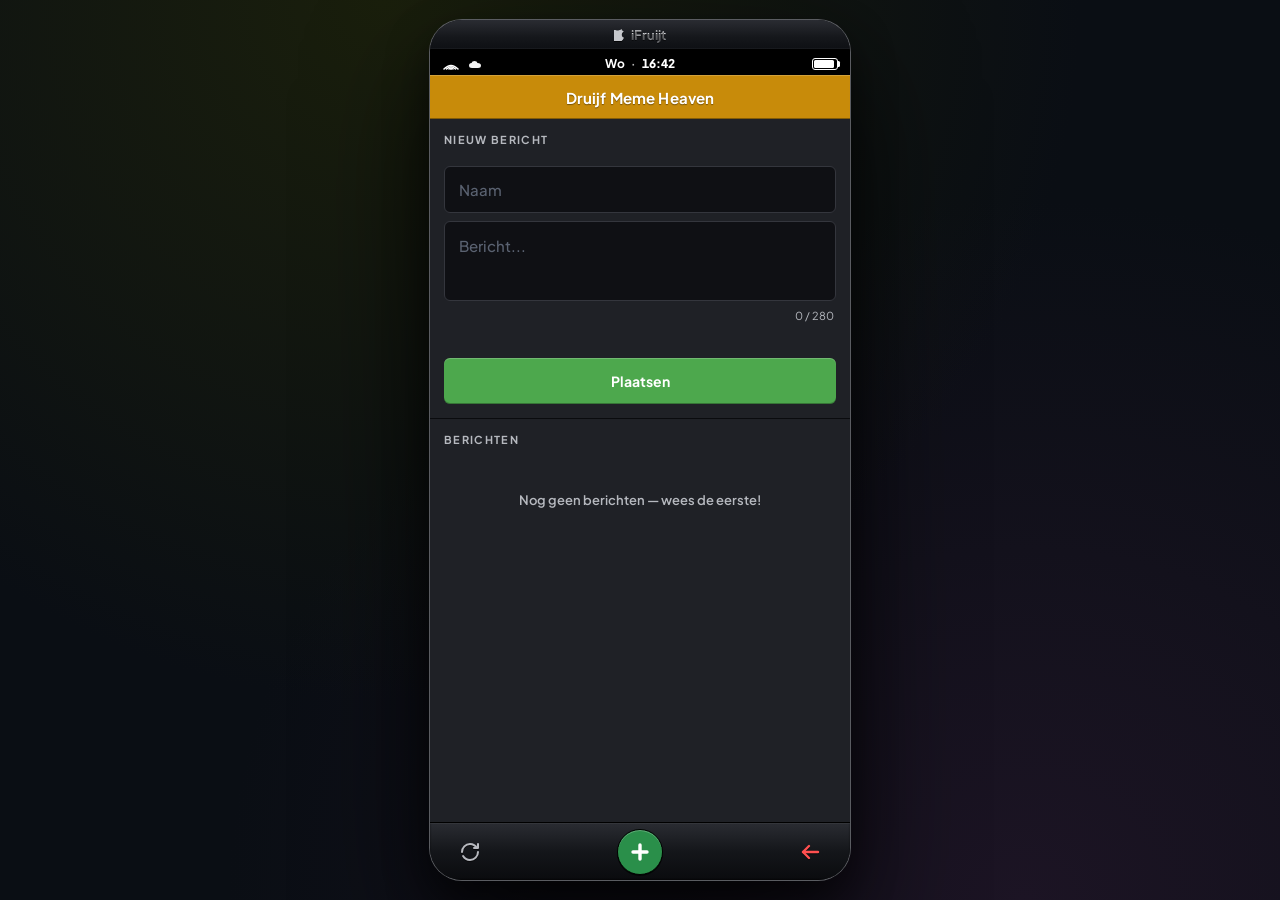
==== forum/forum.html @ e67da086 "nieuwe app + docker" ====
<!DOCTYPE html>
<html lang="nl">
<head>
  <meta charset="UTF-8" />
  <meta name="viewport" content="width=device-width, initial-scale=1, viewport-fit=cover" />
  <meta name="theme-color" content="#0A0B0E" />
  <title>Druijf Meme Heaven — iFruijt</title>
  <link rel="stylesheet" href="../main.css" />
  <link rel="stylesheet" href="forum.css" />
</head>
<body>

<div class="ifruit-shell">

  <!-- TOP CHROME STRIP — iFruijt wordmark -->
  <div class="ifruit-top">
    <div class="ifruit-brand">
      <svg class="ifruit-apple" viewBox="0 0 16 18" aria-hidden="true">
        <path d="M11.5 1.5c.3 1.3-.2 2.5-.9 3.3-.7.9-1.8 1.5-2.9 1.4-.3-1.3.3-2.6 1-3.4.7-.8 1.9-1.4 2.8-1.3zM14.6 13.4c-.5 1.2-.8 1.7-1.5 2.7-1 1.4-2.4 3.2-4.1 3.2-1.5 0-1.9-1-3.9-1-2 0-2.5 1-4 1-1.7 0-3-1.6-4-3-2.7-4-3-8.7-1.3-11.2 1.2-1.8 3.1-2.8 4.9-2.8 1.8 0 3 1 4.5 1 1.5 0 2.4-1 4.5-1 1.6 0 3.3.9 4.5 2.3-4 2.2-3.3 7.9-.6 8.8z" fill="currentColor"/>
      </svg>
      <span class="ifruit-wordmark">iFruijt</span>
    </div>
  </div>

  <!-- PHONE SCREEN -->
  <div class="ifruit-screen">

    <!-- iFruijt status bar -->
    <div class="ifruit-sb" aria-hidden="true">
      <div class="sb-left">
        <svg class="sb-signal" viewBox="0 0 18 14" fill="none">
          <path d="M2 12 Q9 5 16 12" stroke="currentColor" stroke-width="1.6" stroke-linecap="round"/>
          <path d="M4.5 12 Q9 7.5 13.5 12" stroke="currentColor" stroke-width="1.6" stroke-linecap="round"/>
          <path d="M7 12 Q9 10 11 12" stroke="currentColor" stroke-width="1.6" stroke-linecap="round"/>
          <circle cx="9" cy="12" r="1" fill="currentColor"/>
        </svg>
        <svg class="sb-cloud" viewBox="0 0 18 12" fill="none">
          <path d="M4 10 Q1 10 1 7.5 Q1 5 3.5 5 Q4 3 6.5 3 Q9 3 9.5 5 Q13 5 13 7.5 Q13 10 10 10 Z" fill="currentColor"/>
        </svg>
      </div>
      <div class="sb-center">
        <span class="sb-day">Wo</span>
        <span class="sb-dot">·</span>
        <span class="sb-time">16:42</span>
      </div>
      <div class="sb-right">
        <div class="sb-battery">
          <span class="sb-batt-fill"></span>
        </div>
      </div>
    </div>

    <!-- Gold header bar -->
    <div class="jl-header fm-header">
      <span class="jl-header-title">Druijf Meme Heaven</span>
    </div>

    <!-- Content area — post form + message list -->
    <div class="jl-stage" id="forumStage">

      <div class="jl-section-label">Nieuw bericht</div>
      <div class="fm-posted-flash" id="fmFlash">✓ Bericht geplaatst!</div>
      <div class="jl-actions fm-form">
        <input type="text" class="jl-input" id="fmName" placeholder="Naam" maxlength="50" autocomplete="off" />
        <textarea class="jl-input fm-textarea" id="fmContent" placeholder="Bericht..." maxlength="280"></textarea>
        <div class="fm-char-count" id="fmCount">0 / 280</div>
        <div class="fm-error" id="fmError"></div>
        <button type="button" class="jl-btn jl-btn--green" id="fmSubmit">Plaatsen</button>
      </div>

      <div class="jl-section-label">Berichten</div>
      <div class="jl-list" id="fmList">
        <div class="fm-empty">Nog geen berichten — wees de eerste!</div>
      </div>

    </div>

  </div>

  <!-- BOTTOM CHROME STRIP -->
  <nav class="ifruit-bottom" aria-label="iFruijt nav">
    <button type="button" class="ifruit-btn ifruit-btn--side" id="btnRefresh" aria-label="Vernieuwen">
      <svg viewBox="0 0 24 24" fill="none">
        <path d="M4 12a8 8 0 018-8 8 8 0 016.928 4" stroke="currentColor" stroke-width="2" stroke-linecap="round"/>
        <path d="M20 4v4h-4" stroke="currentColor" stroke-width="2" stroke-linecap="round" stroke-linejoin="round"/>
        <path d="M20 12a8 8 0 01-8 8 8 8 0 01-6.928-4" stroke="currentColor" stroke-width="2" stroke-linecap="round"/>
      </svg>
    </button>

    <button type="button" class="ifruit-btn ifruit-btn--check" id="btnCompose" aria-label="Nieuw bericht">
      <svg viewBox="0 0 24 24" fill="none">
        <path d="M12 5v14M5 12h14" stroke="#fff" stroke-width="3.4" stroke-linecap="round"/>
      </svg>
    </button>

    <button type="button" class="ifruit-btn ifruit-btn--side ifruit-btn--back" id="btnBack" aria-label="Terug">
      <svg viewBox="0 0 24 24" fill="none">
        <path d="M20 12H5" stroke="currentColor" stroke-width="2.4" stroke-linecap="round"/>
        <path d="M11 6l-6 6 6 6" stroke="currentColor" stroke-width="2.4" stroke-linecap="round" stroke-linejoin="round"/>
      </svg>
    </button>
  </nav>

</div>

<script src="forum.js"></script>
</body>
</html>
---- main.css ----
@import url('https://fonts.googleapis.com/css2?family=Plus+Jakarta+Sans:wght@400;500;600;700;800&display=swap');

*, *::before, *::after { box-sizing: border-box; margin: 0; padding: 0; }

:root {
  /* ── Base surfaces — deep blue-black ── */
  --bg:                 #0A0E14;
  --surface:            #14181F;
  --surface-elevated:   #1C2129;
  --surface-glass:      rgba(28, 33, 41, 0.62);
  --surface-overlay:    rgba(10, 14, 20, 0.88);

  /* ── Text ── */
  --text:               #F0F4FA;
  --text-muted:         #8A93A0;
  --text-faded:         #5A6271;

  /* ── Borders — semi-transparent whites for glass ── */
  --border:             rgba(255, 255, 255, 0.08);
  --border-strong:      rgba(255, 255, 255, 0.16);
  --border-glow:        rgba(255, 200, 87, 0.35);

  /* ── GTA accent palette ── */
  --gta-pink:           #FF4E8C;
  --gta-orange:         #FF8A3D;
  --gta-cyan:           #4DD8FF;
  --gta-gold:           #FFC857;
  --gta-red:            #FF4D4D;
  --gta-green:          #4ADE80;

  /* ── Per-game gradient identities ── */
  --treasure-from:      #FF6B2C;  --treasure-to:    #FF3D7F;
  --questions-from:     #4D6BFF;  --questions-to:   #8B2BE0;
  --wyr-from:           #1FBF7B;  --wyr-to:         #0099C7;

  /* ── Shadows — dark with subtle glow ── */
  --shadow-card:        0 8px 32px rgba(0,0,0,0.55), 0 2px 8px rgba(0,0,0,0.4);
  --shadow-lift:        0 24px 60px rgba(0,0,0,0.65), 0 6px 20px rgba(0,0,0,0.45);
  --shadow-glow-gold:   0 0 40px rgba(255,200,87,0.30);
  --shadow-glow-cyan:   0 0 30px rgba(77,216,255,0.30);
  --shadow-glow-pink:   0 0 30px rgba(255,78,140,0.32);

  /* ── Radii ── */
  --radius:             24px;
  --radius-sm:          16px;
  --radius-app:         22px;
  --radius-pill:        999px;

  /* ── Phone frame ── */
  --phone-bezel:        #06080C;
  --phone-radius:       44px;

  /* ── iFruijt Job-List palette (standard iFruijt, all pages) ── */
  --ifruit-body:        #0A0B0E;   /* matte black plastic */
  --ifruit-body-top:    #1A1B1F;   /* top strip lighter than body */
  --ifruit-edge:        #5A5C61;   /* thin chrome edge */

  --jl-bg:              #1F2126;   /* page background — dark grey */
  --jl-row:             #2A2C32;   /* list row background */
  --jl-row-alt:         #34363D;   /* alternating row */
  --jl-row-active:      #4DA84D;   /* green selected (Themes-style) */
  --jl-row-current:     #3A6BD8;   /* blue current (Messages-style) */
  --jl-divider:         #0A0B0E;   /* black hairline between rows */
  --jl-text:            #FFFFFF;
  --jl-text-muted:      #B6B9BF;

  --header-jobs:        #3A6BD8;   /* blue header */
  --header-msg:         #3A6BD8;   /* blue header for Messages/Druijfhartig */

  /* ── iFruijt phone (home screen — chrome remnants for launch overlay) ── */
  --ifruit-bezel-dark:  #1A1B1F;   /* dark plastic strips top/bottom */
  --ifruit-chrome-1:    #C5C7CC;   /* base brushed silver */
  --ifruit-chrome-2:    #8C8E93;   /* mid-tone shading */
  --ifruit-chrome-3:    #F5F6F8;   /* highlight */
  --ifruit-chrome-edge: #4A4C50;   /* deep edge */
  --ifruit-screen-1:    #5DDDFF;   /* wallpaper cyan top */
  --ifruit-screen-2:    #1B6BAA;   /* wallpaper deep blue bottom */
  --ifruit-banner-1:    #C9302C;   /* red banner top */
  --ifruit-banner-2:    #7F1518;   /* red banner bottom */

  /* ── Motion ── */
  --ease-spring:        cubic-bezier(0.32, 0.72, 0, 1);
  --ease-out:           cubic-bezier(0.16, 1, 0.3, 1);
}

html, body { height: 100%; }

body {
  font-family: 'Plus Jakarta Sans', system-ui, -apple-system, sans-serif;
  background: var(--bg);
  color: var(--text);
  display: flex;
  align-items: center;
  justify-content: center;
  padding: 18px;
  min-height: 100vh;
  min-height: 100dvh;
  overflow-x: hidden;
  -webkit-tap-highlight-color: transparent;
  -webkit-font-smoothing: antialiased;
  text-rendering: optimizeLegibility;
}

/* ── CINEMATIC TYPOGRAPHY HELPERS ── */
.cinematic {
  font-weight: 800;
  font-style: italic;
  letter-spacing: -0.02em;
  text-transform: uppercase;
  transform: skewX(-6deg);
  display: inline-block;
}
.cinematic--label {
  font-size: 0.78rem;
  font-weight: 800;
  font-style: italic;
  letter-spacing: 0.16em;
  text-transform: uppercase;
  color: var(--gta-cyan);
}

/* ── GLASS SURFACE UTILITY ── */
.glass {
  background: var(--surface-glass);
  backdrop-filter: blur(20px) saturate(140%);
  -webkit-backdrop-filter: blur(20px) saturate(140%);
  border: 1px solid var(--border);
}

/* ── BACK BUTTON ── */
.btn-back {
  width: 42px; height: 42px;
  border-radius: 50%;
  border: 1px solid var(--border-strong);
  background: var(--surface-glass);
  backdrop-filter: blur(12px);
  -webkit-backdrop-filter: blur(12px);
  display: flex; align-items: center; justify-content: center;
  cursor: pointer;
  flex-shrink: 0;
  color: var(--text);
  transition: transform 0.18s var(--ease-spring), border-color 0.18s, box-shadow 0.18s;
}
.btn-back svg path { stroke: currentColor; }
.btn-back:active { transform: scale(0.92); }

@media (hover: hover) and (pointer: fine) {
  .btn-back:hover {
    border-color: var(--gta-cyan);
    box-shadow: var(--shadow-glow-cyan);
  }
}

/* ── COMMON PILL ── */
.pill {
  display: inline-flex;
  align-items: center;
  gap: 6px;
  padding: 6px 14px;
  border-radius: var(--radius-pill);
  font-size: 0.78rem;
  font-weight: 700;
  letter-spacing: 0.1px;
  background: var(--surface-glass);
  border: 1px solid var(--border);
  color: var(--text-muted);
  backdrop-filter: blur(12px);
  -webkit-backdrop-filter: blur(12px);
}

/* ── ANIMATION SYSTEM ── */
@keyframes pageIn {
  from { opacity: 0; transform: translateY(12px); }
  to   { opacity: 1; transform: translateY(0); }
}
.page-enter { animation: pageIn 0.4s var(--ease-out); }

@keyframes fade-up {
  from { opacity: 0; transform: translateY(24px); }
  to   { opacity: 1; transform: translateY(0); }
}

@keyframes fade-in {
  from { opacity: 0; }
  to   { opacity: 1; }
}

@keyframes slam-in-right {
  0%   { opacity: 0; transform: translateX(80px) skewX(-12deg); }
  60%  { opacity: 1; transform: translateX(-6px) skewX(-8deg); }
  100% { opacity: 1; transform: translateX(0)    skewX(-6deg); }
}

@keyframes slam-in-left {
  0%   { opacity: 0; transform: translateX(-80px) skewX(-12deg); }
  60%  { opacity: 1; transform: translateX(6px)   skewX(-8deg); }
  100% { opacity: 1; transform: translateX(0)     skewX(-6deg); }
}

@keyframes slam-line {
  from { transform: scaleX(0); transform-origin: left; }
  to   { transform: scaleX(1); transform-origin: left; }
}

@keyframes pop-in {
  0%   { opacity: 0; transform: scale(0.4); }
  60%  { opacity: 1; transform: scale(1.18); }
  100% { opacity: 1; transform: scale(1); }
}

@keyframes pulse-glow {
  0%, 100% { box-shadow: 0 0 0 0 rgba(77,216,255,0.5); }
  50%      { box-shadow: 0 0 0 14px rgba(77,216,255,0); }
}

@keyframes float-soft {
  0%, 100% { transform: translateY(0); }
  50%      { transform: translateY(-5px); }
}

@keyframes hue-drift {
  0%, 100% { filter: hue-rotate(0deg); }
  50%      { filter: hue-rotate(18deg); }
}

@keyframes ticker {
  0%, 100% { opacity: 1; }
  50%      { opacity: 0.4; }
}

@keyframes app-zoom-in {
  0%   { opacity: 0; transform: scale(0.6); filter: blur(8px); }
  60%  { opacity: 1; filter: blur(0); }
  100% { opacity: 1; transform: scale(1); }
}

/* prefers-reduced-motion: respect user preference */
@media (prefers-reduced-motion: reduce) {
  *, *::before, *::after {
    animation-duration: 0.01ms !important;
    transition-duration: 0.01ms !important;
  }
}

/* ══════════════════════════════════════════════════════════
   iFruijt Hunt Game — shared shell + Job-List styles
   Used by Schatzoeker (Taipei) and Drakenpad (Kaohsiung)
   ══════════════════════════════════════════════════════════ */

/* ── PHONE SHELL (shared hunt shell) ── */
.ifruit-shell {
  position: relative;
  width: 100%;
  max-width: 400px;
  min-height: min(820px, calc(100vh - 36px));
  border-radius: 32px;
  display: flex;
  flex-direction: column;
  overflow: hidden;
  background: var(--ifruit-body);
  box-shadow:
    0 0 0 1px var(--ifruit-edge),
    0 30px 80px rgba(0,0,0,0.7),
    0 12px 24px rgba(0,0,0,0.45),
    inset 0 1px 0 rgba(255,255,255,0.05),
    inset 0 -1px 0 rgba(0,0,0,0.6);
}

@media (min-width: 720px) {
  body { padding: 30px; }
  .ifruit-shell {
    max-width: 420px;
    min-height: 860px;
    box-shadow:
      0 0 0 1px var(--ifruit-edge),
      0 50px 120px rgba(0,0,0,0.75),
      0 20px 40px rgba(0,0,0,0.5);
  }
}

/* ── TOP CHROME STRIP — iFruijt wordmark ── */
.ifruit-top {
  height: 30px;
  display: flex;
  align-items: center;
  justify-content: center;
  background: linear-gradient(180deg, #2A2C32 0%, #15171B 60%, #0E1014 100%);
  border-bottom: 1px solid #000;
  box-shadow: inset 0 -1px 0 rgba(255,255,255,0.04);
  flex-shrink: 0;
}
.ifruit-brand { display: inline-flex; align-items: center; gap: 6px; }
.ifruit-apple {
  width: 11px; height: 13px;
  color: #C5C7CC;
  filter: drop-shadow(0 1px 0 rgba(0,0,0,0.7));
}
.ifruit-wordmark {
  font-size: 13px;
  font-weight: 600;
  background: linear-gradient(180deg, #F5F6F8 0%, #C5C7CC 60%, #8C8E93 100%);
  -webkit-background-clip: text;
  background-clip: text;
  -webkit-text-fill-color: transparent;
  text-shadow: 0 1px 0 rgba(0,0,0,0.5);
}

/* ── SCREEN ── */
.ifruit-screen {
  flex: 1;
  position: relative;
  background: var(--jl-bg);
  overflow: hidden;
  display: flex;
  flex-direction: column;
  box-shadow: inset 0 0 0 2px #000;
}

/* ── STATUS BAR ── */
.ifruit-sb {
  display: grid;
  grid-template-columns: 1fr auto 1fr;
  align-items: center;
  padding: 6px 12px 4px;
  background: #000;
  color: #fff;
  font-size: 12px;
  font-weight: 700;
  font-variant-numeric: tabular-nums;
  flex-shrink: 0;
}
.ifruit-sb .sb-left  { display: flex; align-items: center; gap: 8px; }
.ifruit-sb .sb-right { display: flex; align-items: center; justify-content: flex-end; gap: 6px; }
.ifruit-sb .sb-center { display: inline-flex; align-items: center; gap: 6px; }
.ifruit-sb .sb-day { font-weight: 700; }
.ifruit-sb .sb-dot { opacity: 0.7; }
.ifruit-sb .sb-time { font-weight: 800; }
.ifruit-sb .sb-signal { width: 18px; height: 14px; color: #fff; }
.ifruit-sb .sb-cloud  { width: 18px; height: 12px; color: #fff; opacity: 0.95; }
.ifruit-sb .sb-battery {
  width: 26px; height: 12px;
  border: 1.4px solid #fff;
  border-radius: 3px;
  padding: 1px;
  position: relative;
}
.ifruit-sb .sb-battery::after {
  content: '';
  position: absolute;
  right: -3px; top: 50%; transform: translateY(-50%);
  width: 2px; height: 6px;
  background: #fff;
  border-radius: 0 1.5px 1.5px 0;
}
.ifruit-sb .sb-batt-fill {
  display: block;
  width: 89%; height: 100%;
  background: #fff;
  border-radius: 1.5px;
}

/* ── BLUE HEADER BAR ── */
.jl-header {
  height: 44px;
  display: flex;
  align-items: center;
  justify-content: center;
  background: var(--header-jobs);
  color: #fff;
  flex-shrink: 0;
  box-shadow:
    inset 0 1px 0 rgba(255,255,255,0.2),
    inset 0 -1px 0 rgba(0,0,0,0.35);
}
.jl-header-title {
  font-size: 15px;
  font-weight: 700;
  text-shadow: 0 1px 1px rgba(0,0,0,0.4);
  letter-spacing: 0.01em;
}

/* ── STAGE (scrollable content area) ── */
.jl-stage {
  flex: 1;
  overflow-y: auto;
  background: var(--jl-bg);
  -webkit-overflow-scrolling: touch;
}

/* ── JOB-LIST ROWS ── */
.jl-list { display: flex; flex-direction: column; }

.jl-row {
  display: flex;
  align-items: center;
  gap: 12px;
  padding: 10px 12px;
  background: var(--jl-row);
  border-bottom: 1px solid var(--jl-divider);
  border-left: 3px solid transparent;
  color: var(--jl-text);
  cursor: pointer;
  text-decoration: none;
  user-select: none;
  -webkit-tap-highlight-color: transparent;
  transition: background 0.12s, border-left-color 0.12s;
}
.jl-row:active { background: var(--jl-row-alt); }

.jl-row--current  { background: var(--jl-row-alt); border-left-color: var(--jl-row-current); }
.jl-row--done     { border-left-color: var(--jl-row-active); }
.jl-row--locked   { opacity: 0.75; cursor: default; }
.jl-row--locked:active { background: var(--jl-row); }
.jl-row--locked .jl-avatar { filter: blur(6px) saturate(0.6); }
.jl-row--locked .jl-title  { filter: blur(5px); color: var(--jl-text-muted); user-select: none; }
.jl-row--locked .jl-sub    { filter: blur(3px); user-select: none; }
.jl-row--flash    { animation: rowFlash 0.7s ease; }

@keyframes rowFlash {
  0%, 100% { background: var(--jl-row); }
  20%, 60% { background: var(--jl-row-active); }
}

.jl-avatar {
  width: 40px; height: 40px;
  border-radius: 6px;
  display: grid;
  place-items: center;
  font-size: 22px;
  flex-shrink: 0;
  box-shadow:
    inset 0 0 0 1px rgba(0,0,0,0.4),
    0 1px 0 rgba(255,255,255,0.06);
}
.jl-avatar--num {
  font-size: 16px;
  font-weight: 800;
  color: #fff;
  text-shadow: 0 1px 1px rgba(0,0,0,0.4);
}

.jl-body { flex: 1; min-width: 0; }
.jl-title {
  font-size: 14px;
  font-weight: 700;
  color: var(--jl-text);
  line-height: 1.2;
  white-space: nowrap;
  overflow: hidden;
  text-overflow: ellipsis;
}
.jl-sub {
  font-size: 11px;
  font-weight: 500;
  color: var(--jl-text-muted);
  margin-top: 2px;
  white-space: nowrap;
  overflow: hidden;
  text-overflow: ellipsis;
}

.jl-status {
  flex-shrink: 0;
  font-size: 14px;
  font-weight: 700;
  color: var(--jl-text-muted);
  padding-left: 6px;
  min-width: 44px;
  text-align: right;
}
.jl-status--done    { color: var(--gta-gold); }
.jl-status--current { color: var(--jl-row-current); }

/* ── PAGE BLOCKS ── */
.jl-page { padding: 0; display: flex; flex-direction: column; }

.jl-section-label {
  font-size: 11px;
  font-weight: 700;
  letter-spacing: 0.12em;
  text-transform: uppercase;
  color: var(--jl-text-muted);
  padding: 14px 14px 6px;
  background: var(--jl-bg);
}

.jl-hero {
  padding: 22px 16px;
  display: flex;
  align-items: center;
  gap: 14px;
  background: var(--jl-row);
  border-bottom: 1px solid var(--jl-divider);
}
.jl-hero-emoji { font-size: 44px; line-height: 1; }
.jl-hero-name  { font-size: 17px; font-weight: 800; color: var(--jl-text); }

.jl-text {
  padding: 16px;
  color: var(--jl-text);
  font-size: 14px;
  line-height: 1.6;
  background: var(--jl-bg);
}

/* ── MAP ── */
.jl-map {
  width: 100%;
  height: 200px;
  background: #000;
  position: relative;
  border-bottom: 1px solid var(--jl-divider);
}
.jl-map .leaflet-control-zoom { margin: 6px !important; }
.jl-map .leaflet-control-attribution {
  background: rgba(0,0,0,0.5) !important;
  color: #999 !important;
  font-size: 9px;
}
.jl-map .leaflet-control-attribution a { color: #ccc !important; }

/* ── ACTION BUTTONS ── */
.jl-actions {
  padding: 14px;
  display: flex;
  flex-direction: column;
  gap: 8px;
}

.jl-btn {
  display: flex;
  align-items: center;
  justify-content: center;
  gap: 8px;
  width: 100%;
  padding: 14px 16px;
  border: none;
  border-radius: 6px;
  font-family: inherit;
  font-size: 14px;
  font-weight: 700;
  color: #fff;
  cursor: pointer;
  text-decoration: none;
  transition: filter 0.12s;
  box-shadow:
    inset 0 1px 0 rgba(255,255,255,0.2),
    inset 0 -1px 0 rgba(0,0,0,0.3);
}
.jl-btn:active { filter: brightness(0.85); }

.jl-btn--green { background: var(--jl-row-active); }
.jl-btn--blue  { background: var(--header-jobs); }
.jl-btn--red   { background: #C9302C; }
.jl-btn--grey  { background: var(--jl-row-alt); color: var(--jl-text-muted); }

.jl-btn-row { display: flex; gap: 8px; }
.jl-btn-row .jl-btn { flex: 1 1 auto; }

/* ── TASK INPUT ── */
.jl-input {
  width: 100%;
  padding: 13px 14px;
  border-radius: 6px;
  border: 1px solid var(--jl-row-alt);
  background: #0F1014;
  color: #fff;
  font-family: inherit;
  font-size: 15px;
  font-weight: 500;
  outline: none;
  transition: border-color 0.12s, background 0.12s;
}
.jl-input::placeholder { color: var(--text-faded); }
.jl-input:focus {
  border-color: var(--jl-row-current);
  background: #14161B;
}
.jl-input.is-correct {
  border-color: var(--jl-row-active);
  background: rgba(77,168,77,0.15);
}
.jl-input.shake {
  animation: shake 0.4s cubic-bezier(0.36,0.07,0.19,0.97);
  border-color: #C9302C;
}
@keyframes shake {
  10%, 90%      { transform: translateX(-2px); }
  20%, 80%      { transform: translateX(4px); }
  30%, 50%, 70% { transform: translateX(-8px); }
  40%, 60%      { transform: translateX(8px); }
}

.jl-question {
  padding: 18px 16px;
  font-size: 16px;
  font-weight: 700;
  line-height: 1.45;
  color: var(--jl-text);
  background: var(--jl-row);
  border-bottom: 1px solid var(--jl-divider);
}

.jl-success {
  background: #1A3320;
  border-left: 3px solid var(--jl-row-active);
  padding: 12px 14px;
  font-size: 14px;
  font-weight: 600;
  color: #A0FFBE;
  line-height: 1.5;
  border-bottom: 1px solid var(--jl-divider);
}

.jl-hint {
  background: #3A341A;
  border-left: 3px solid var(--gta-gold);
  padding: 10px 14px;
  font-size: 13px;
  color: #FFE5A0;
  line-height: 1.5;
  border-bottom: 1px solid var(--jl-divider);
}

/* ── DUO MISSION ── */
.jl-duo-header {
  padding: 16px;
  text-align: center;
  background: var(--jl-row);
  border-bottom: 1px solid var(--jl-divider);
}
.jl-duo-title { font-size: 16px; font-weight: 800; color: var(--jl-text); margin-bottom: 4px; }
.jl-duo-sub   { font-size: 12px; color: var(--jl-text-muted); }
.jl-duo-roles {
  display: grid;
  grid-template-columns: 1fr 1fr;
  gap: 8px;
  padding: 14px;
}
.jl-duo-role {
  padding: 22px 12px;
  border: none;
  border-radius: 6px;
  font-family: inherit;
  font-size: 14px;
  font-weight: 800;
  color: #fff;
  cursor: pointer;
  display: flex;
  flex-direction: column;
  align-items: center;
  gap: 8px;
  box-shadow:
    inset 0 1px 0 rgba(255,255,255,0.2),
    inset 0 -1px 0 rgba(0,0,0,0.3);
}
.jl-duo-role--p1 { background: #C9302C; }
.jl-duo-role--p2 { background: #3A6BD8; }
.jl-duo-role-icon { font-size: 30px; line-height: 1; }
.jl-duo-role:active { filter: brightness(0.85); }

.jl-duo-badge {
  display: inline-block;
  padding: 6px 14px;
  border-radius: 4px;
  font-size: 13px;
  font-weight: 800;
  color: #fff;
  margin: 14px 14px 0;
}
.jl-duo-badge--p1 { background: #C9302C; }
.jl-duo-badge--p2 { background: #3A6BD8; }

.jl-duo-warning {
  margin: 12px 14px;
  padding: 10px 14px;
  background: #3A341A;
  border-left: 3px solid var(--gta-gold);
  border-radius: 4px;
  font-size: 12px;
  font-weight: 700;
  color: #FFE5A0;
  text-align: center;
}

/* ── DONE FLASH ── */
.jl-done-flash {
  padding: 30px 20px;
  text-align: center;
  background: var(--jl-bg);
}
.jl-done-flash-check {
  width: 64px; height: 64px;
  border-radius: 50%;
  background: var(--jl-row-active);
  display: grid; place-items: center;
  margin: 0 auto 14px;
  color: #fff;
  font-size: 32px;
  font-weight: 900;
  box-shadow: 0 0 24px rgba(77,168,77,0.4);
  animation: popCheck 0.4s var(--ease-spring);
}
@keyframes popCheck {
  0%   { transform: scale(0.4); opacity: 0; }
  60%  { transform: scale(1.15); opacity: 1; }
  100% { transform: scale(1); opacity: 1; }
}
.jl-done-flash-title { font-size: 18px; font-weight: 800; color: var(--jl-text); margin-bottom: 6px; }
.jl-done-flash-msg   { font-size: 13px; color: var(--jl-text-muted); line-height: 1.5; }

/* ── FINISH STATS PAGE ── */
.jl-finish-totals {
  padding: 18px;
  background: var(--jl-row);
  border-bottom: 1px solid var(--jl-divider);
  text-align: center;
}
.jl-finish-totals-stars {
  font-size: 28px;
  font-weight: 900;
  color: var(--gta-gold);
  text-shadow: 0 0 18px rgba(255,200,87,0.4);
  margin-bottom: 4px;
  font-variant-numeric: tabular-nums;
}
.jl-finish-totals-sub {
  font-size: 12px;
  font-weight: 600;
  color: var(--jl-text-muted);
  letter-spacing: 0.04em;
}

/* ── BOTTOM CHROME STRIP — 3-button row ── */
.ifruit-bottom {
  height: 58px;
  display: grid;
  grid-template-columns: 1fr auto 1fr;
  align-items: center;
  padding: 0 22px;
  background: linear-gradient(180deg, #2A2C32 0%, #14161A 50%, #0A0B0E 100%);
  border-top: 1px solid #000;
  box-shadow:
    inset 0 1px 0 rgba(255,255,255,0.05),
    inset 0 -1px 2px rgba(0,0,0,0.6);
  flex-shrink: 0;
}

.ifruit-btn {
  background: none;
  border: none;
  cursor: pointer;
  padding: 0;
  display: grid;
  place-items: center;
  font-family: inherit;
  -webkit-tap-highlight-color: transparent;
  transition: transform 0.15s var(--ease-spring), filter 0.15s;
}
.ifruit-btn:active { transform: scale(0.85); filter: brightness(0.7); }

.ifruit-btn--side {
  width: 36px; height: 36px;
  color: #B8BAC0;
  filter: drop-shadow(0 1px 0 rgba(0,0,0,0.6));
}
.ifruit-btn--side svg { width: 24px; height: 24px; }
.ifruit-btn--side:first-child { justify-self: start; }
.ifruit-btn--side:last-child  { justify-self: end; color: #FF5050; }

.ifruit-btn--check {
  width: 46px; height: 46px;
  border-radius: 50%;
  background: #2A8F4A;
  border: 1px solid #000;
  box-shadow:
    inset 0 1px 0 rgba(255,255,255,0.25),
    0 1px 0 rgba(0,0,0,0.7);
}
.ifruit-btn--check svg { width: 24px; height: 24px; display: block; }
.ifruit-btn--check:active {
  background: #1F6B37;
  box-shadow: inset 0 1px 2px rgba(0,0,0,0.5);
}
---- forum/forum.css ----
/* Druijf Meme Heaven — ambient background (shared shell styles are in main.css) */
html, body {
  background:
    radial-gradient(ellipse at 30% 0%, #1a1f0c 0%, transparent 55%),
    radial-gradient(ellipse at 80% 100%, #1c1424 0%, transparent 55%),
    var(--bg);
}

/* ── FORUM-SPECIFIC ── */

.fm-header { background: #C88B0A; }

.fm-form { border-bottom: 1px solid var(--jl-divider); }

.fm-textarea {
  resize: none;
  min-height: 80px;
  line-height: 1.5;
}

.fm-char-count {
  text-align: right;
  font-size: 11px;
  color: var(--jl-text-muted);
  padding: 0 2px 4px;
}
.fm-char-count.fm-near-limit { color: #C9302C; }

.fm-error {
  font-size: 12px;
  font-weight: 600;
  color: #FF6B6B;
  min-height: 16px;
}

.fm-msg-text {
  font-size: 13px;
  font-weight: 500;
  color: var(--jl-text);
  margin-top: 4px;
  line-height: 1.5;
  overflow: hidden;
  display: -webkit-box;
  -webkit-line-clamp: 6;
  -webkit-box-orient: vertical;
  white-space: pre-wrap;
  word-break: break-word;
}

.fm-empty {
  padding: 40px 20px;
  text-align: center;
  color: var(--jl-text-muted);
  font-size: 13px;
  font-weight: 600;
}

.fm-posted-flash {
  background: #1A3320;
  border-left: 3px solid var(--jl-row-active);
  padding: 10px 14px;
  font-size: 13px;
  font-weight: 600;
  color: #A0FFBE;
  border-bottom: 1px solid var(--jl-divider);
  display: none;
}
.fm-posted-flash.show { display: block; }
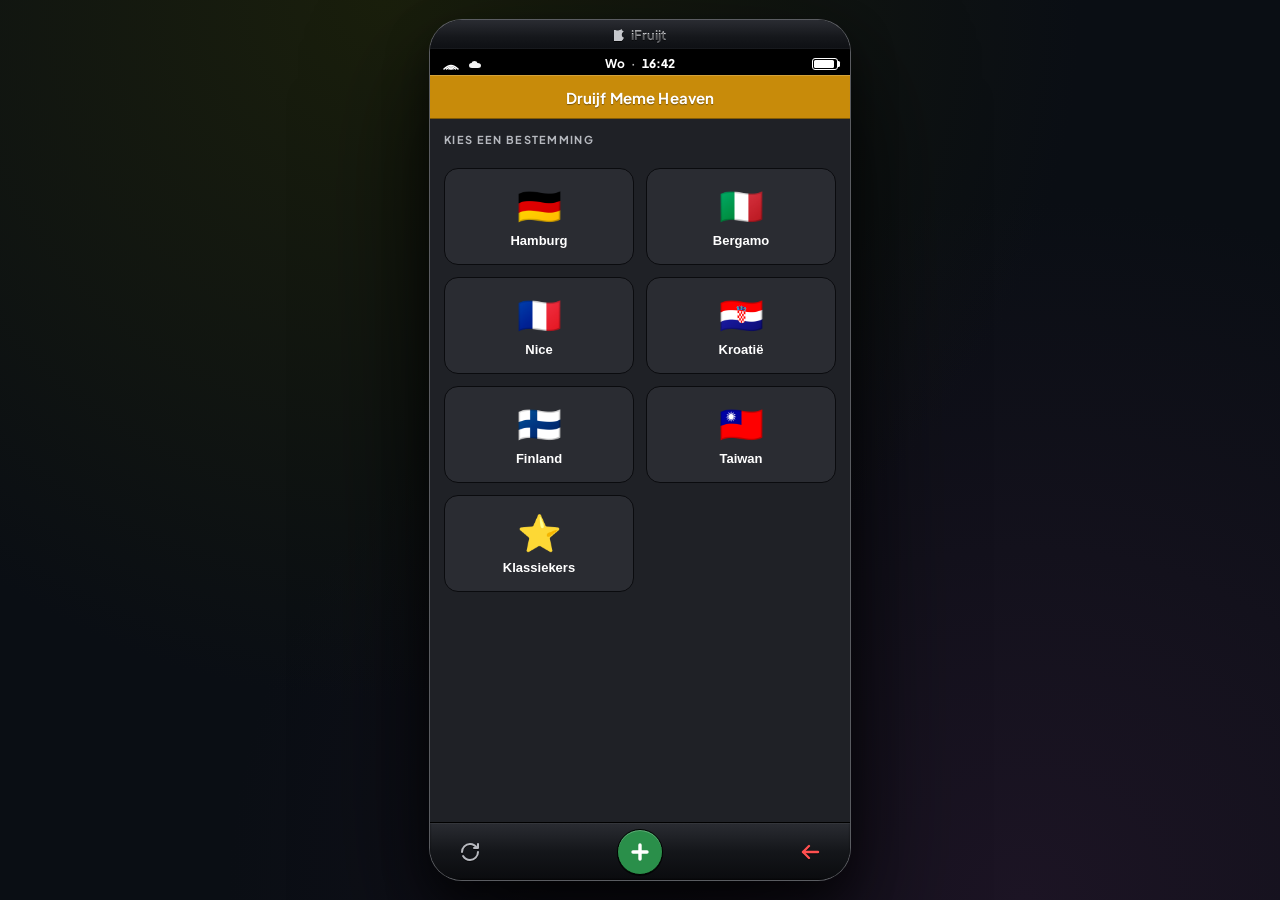
==== commit 4d393d86: "Add destination categories to forum: 7 reisbestemmingen Bezoekers kiezen nu eerst een bestemming (Ha" ====
--- a/forum/forum.html
+++ b/forum/forum.html
@@ -52,11 +52,17 @@
 
     <!-- Gold header bar -->
     <div class="jl-header fm-header">
-      <span class="jl-header-title">Druijf Meme Heaven</span>
+      <span class="jl-header-title" id="fmHeaderTitle">Druijf Meme Heaven</span>
     </div>
 
-    <!-- Content area — post form + message list -->
-    <div class="jl-stage" id="forumStage">
+    <!-- CATEGORY SELECTION VIEW -->
+    <div class="jl-stage" id="fmCategoryView">
+      <div class="jl-section-label">Kies een bestemming</div>
+      <div class="fm-category-grid" id="fmCategoryGrid"></div>
+    </div>
+
+    <!-- BOARD VIEW (hidden until category selected) -->
+    <div class="jl-stage" id="fmBoardView" style="display:none">
 
       <div class="jl-section-label">Nieuw bericht</div>
       <div class="fm-posted-flash" id="fmFlash">✓ Bericht geplaatst!</div>
--- a/forum/forum.css
+++ b/forum/forum.css
@@ -66,3 +66,43 @@
   display: none;
 }
 .fm-posted-flash.show { display: block; }
+
+/* ── CATEGORY SELECTION ── */
+
+.fm-category-grid {
+  display: grid;
+  grid-template-columns: 1fr 1fr;
+  gap: 12px;
+  padding: 16px 14px;
+}
+
+.fm-category-tile {
+  background: var(--jl-row);
+  border: 1px solid var(--jl-divider);
+  border-radius: 14px;
+  padding: 20px 12px 16px;
+  display: flex;
+  flex-direction: column;
+  align-items: center;
+  gap: 8px;
+  cursor: pointer;
+  transition: background 0.15s, transform 0.1s;
+  -webkit-tap-highlight-color: transparent;
+}
+
+.fm-category-tile:active {
+  background: var(--jl-row-active);
+  transform: scale(0.96);
+}
+
+.fm-cat-flag {
+  font-size: 36px;
+  line-height: 1;
+}
+
+.fm-cat-label {
+  font-size: 13px;
+  font-weight: 700;
+  color: var(--jl-text);
+  text-align: center;
+}
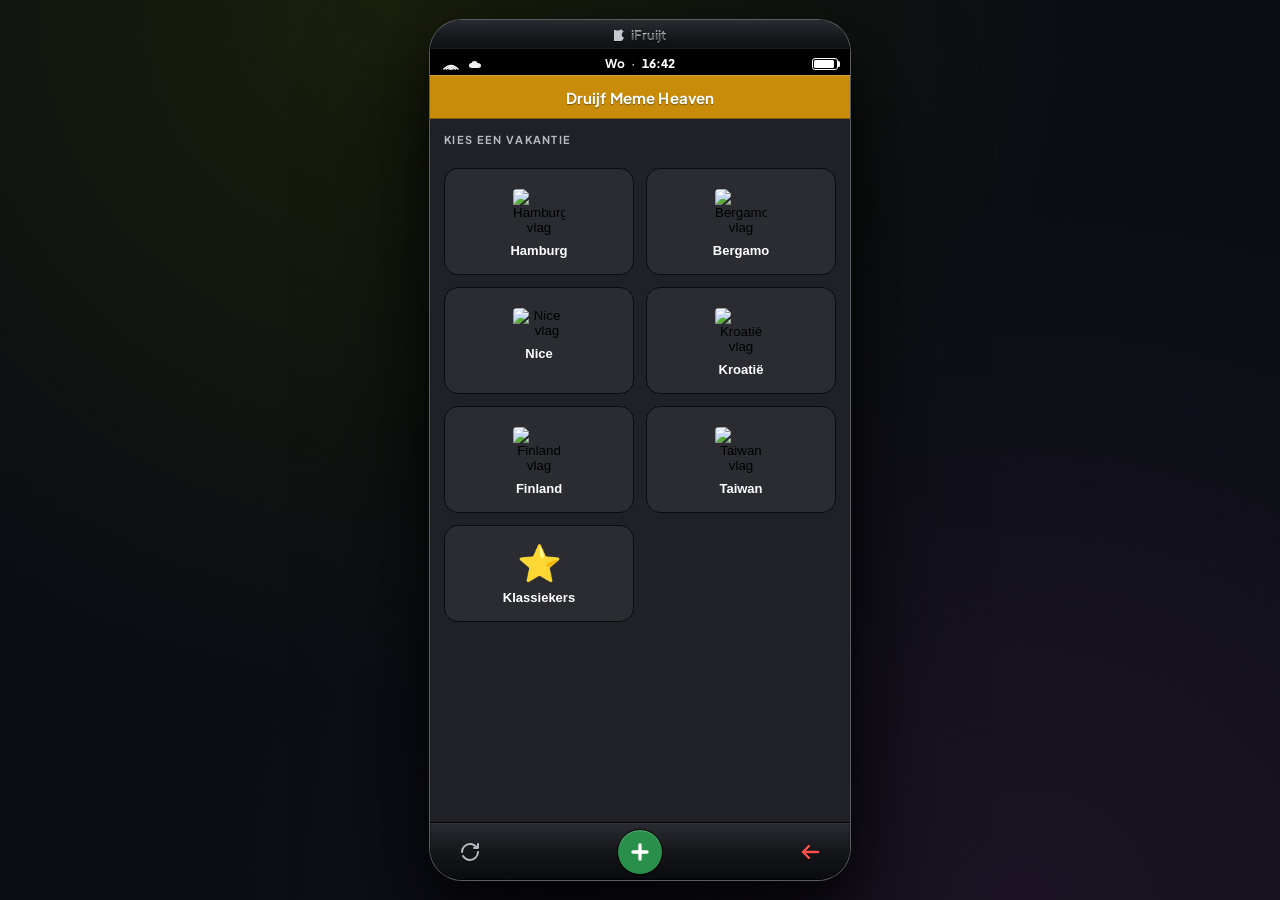
==== commit 439ef3f3: "Update forum labels for vacation and meme context" ====
--- a/forum/forum.html
+++ b/forum/forum.html
@@ -57,26 +57,26 @@
 
     <!-- CATEGORY SELECTION VIEW -->
     <div class="jl-stage" id="fmCategoryView">
-      <div class="jl-section-label">Kies een bestemming</div>
+      <div class="jl-section-label">Kies een vakantie</div>
       <div class="fm-category-grid" id="fmCategoryGrid"></div>
     </div>
 
     <!-- BOARD VIEW (hidden until category selected) -->
     <div class="jl-stage" id="fmBoardView" style="display:none">
 
-      <div class="jl-section-label">Nieuw bericht</div>
+      <div class="jl-section-label">Nieuwe meme</div>
       <div class="fm-posted-flash" id="fmFlash">✓ Bericht geplaatst!</div>
       <div class="jl-actions fm-form">
         <input type="text" class="jl-input" id="fmName" placeholder="Naam" maxlength="50" autocomplete="off" />
-        <textarea class="jl-input fm-textarea" id="fmContent" placeholder="Bericht..." maxlength="280"></textarea>
+        <textarea class="jl-input fm-textarea" id="fmContent" placeholder="Meme..." maxlength="280"></textarea>
         <div class="fm-char-count" id="fmCount">0 / 280</div>
         <div class="fm-error" id="fmError"></div>
         <button type="button" class="jl-btn jl-btn--green" id="fmSubmit">Plaatsen</button>
       </div>
 
-      <div class="jl-section-label">Berichten</div>
+      <div class="jl-section-label">Memes</div>
       <div class="jl-list" id="fmList">
-        <div class="fm-empty">Nog geen berichten — wees de eerste!</div>
+        <div class="fm-empty">Nog geen memes — wees de eerste!</div>
       </div>
 
     </div>
--- a/forum/forum.css
+++ b/forum/forum.css
@@ -96,8 +96,17 @@
 }
 
 .fm-cat-flag {
+  display: block;
+  width: 52px;
+  height: auto;
+  border-radius: 4px;
+}
+
+.fm-cat-flag--star {
+  width: auto;
   font-size: 36px;
   line-height: 1;
+  border-radius: 0;
 }
 
 .fm-cat-label {
